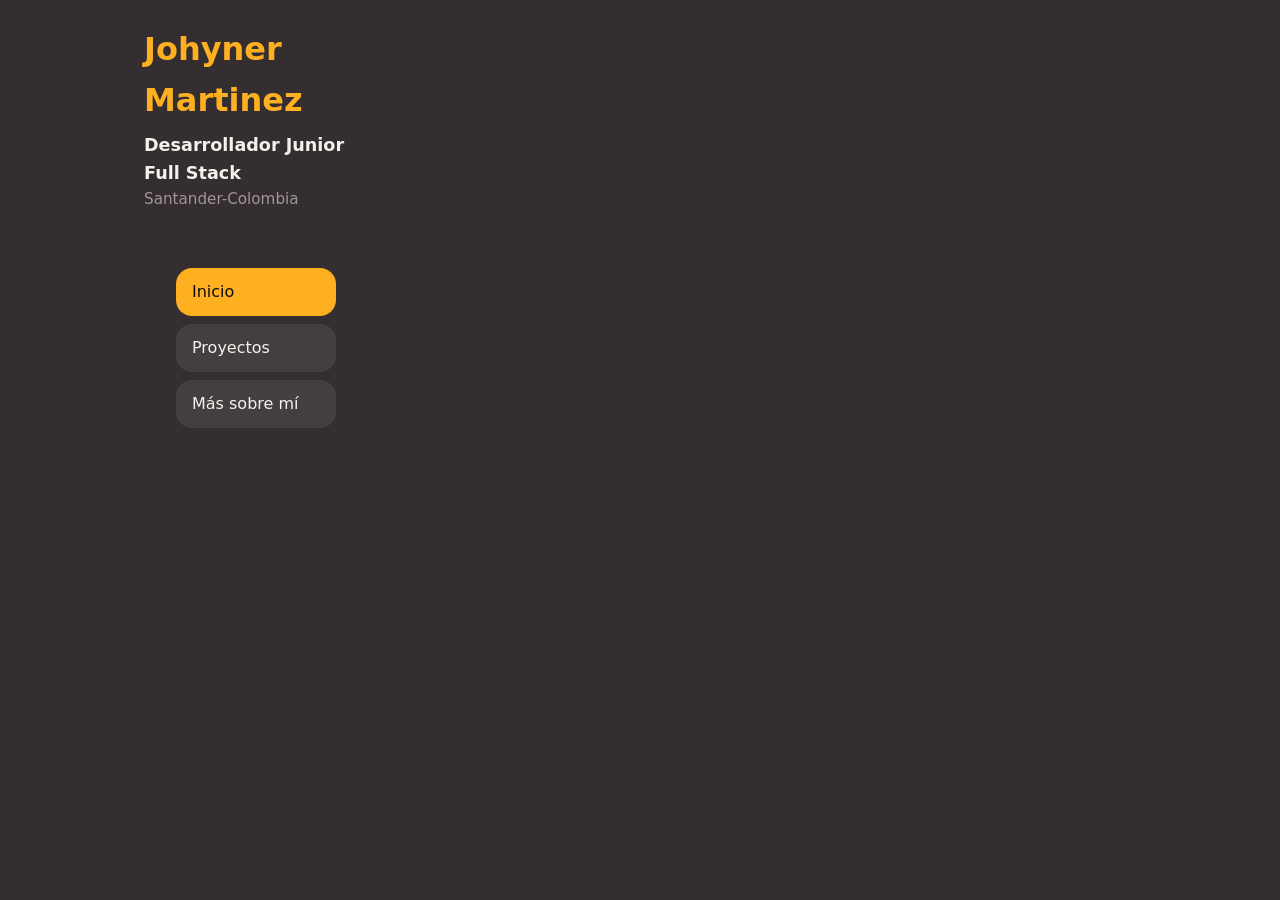
==== personalidad.html @ d385b1ff "feat: :sparkles: Nueva pagina Se agrego la nueva pagina donde se muestran mis proyectos hasta el mom" ====
<!DOCTYPE html>
<html lang="es">
<head>
    <meta charset="UTF-8">
    <meta name="viewport" content="width=device-width, initial-scale=1.0">
    <link rel="stylesheet" href="style.css">
    <title> Mi Hoja de vida Web </title>
</head>
<body>
    <!-- El menu que va en todas las paginas -->
     <div class="portafolio">
        <header class="encabezado"> 
            <h1 class="encabezado__titulo">Johyner Martinez </h1>
            <p class="encabezado__certificado"> Desarrollador Junior Full Stack </p>
            <p class="encabezado__pais">Santander-Colombia</p>
        </header>
        <nav class="menu" aria-label="Menu principal">
            <ul class="menu__lista">
                <li><a class="menu__enlace menu__enlace--activo" href="index.html">Inicio</a></li>
                <li><a class="menu__enlace" href="proyectos.html"> Proyectos </a> </li>
                <li><a class="menu__enlace" href="personalidad.html">Más sobre mí</a> </li>
            </ul>
        </nav>
        <main>
            
        </main>
</body>
</html>
---- style.css ----
:root{
    --bg-color: #352e31;            /* Fondo oscuro cálido */
    --tarjeta-bg: #151815;             /* Fondo de tarjetas */
    --borde-tarjeta: #2a2428;         /* Borde sutil */
    --accent-gold: #ffb020;
    --orito: #e9b048;         /* Ámbar / Oro cálido */
    --text-primary: #f5f0eb;        /* Color del texto principal */
    --text-secondary: #a0959d;      /* Color del texto secundario */
    --font-main: system-ui, -apple-system, sans-serif;
}
/* R2 Pagina diseñada con la idea de MobileFirst*/
body{
    background-color: var(--bg-color);
    color: var(--text-primary);
    font-family: var(--font-main);
    line-height: 1.6;
    padding: 1rem;
    margin: 0;
}
img {
    max-width: 100%;
    height: auto;
}
.portafolio {
    max-width: 62rem;
    margin: 0 auto;
    display: grid;
    gap: 1.5rem;
    grid-template-columns: 1fr;
    grid-template-areas:
        "cabecera"
        "menu"
        "principal"
        "pie";
}
.cabecera  { grid-area: encabezado; }
.menu      { grid-area: menu; }
.principal { grid-area: principal; }
.pie       { grid-area: pie; }

.principal {
    display: flex;
    flex-direction: column;
    gap: 1.5rem;
}
/* Todos los detalles del encabezado */
.encabezado__titulo {
    font-size: 2rem;
    margin: 0;
    color: var(--accent-gold);
}
.encabezado__certificado {
    font-size: 1.1rem;
    font-weight: bold;
    margin: 0.3rem 0 0;
}
.encabezado__pais {
    color: var(--text-secondary);
    font-size: 0.95rem;
    margin: 0;
}

/* Estilizacion del R8  (el menu)*/

.menu__lista {
    list-style: none;
    margin: 0;
    padding: 0;
    display: flex;
    flex-direction: column;
    gap: 0.5rem;
}

.menu__enlace {
    display: block;
    padding: 0.7rem 1rem;
    border-radius: 1rem;
    color: var(--text-primary);
    text-decoration: none;
    background-color: rgba(255, 255, 255, 0.08);
    transition: background-color 0.2s ease, color 0.2s ease;
}

.menu__enlace:hover,
.menu__enlace:focus-visible,
.menu__enlace--activo {
    background-color: var(--accent-gold);
    color: #0f0d0e;
    outline: none;
}

/* Estilizacion de mi Perfil */

.seccion__titulo {
    color: var(--accent-gold);
    font-size: 1.5rem;
    margin: 0 0 1.2rem;
    padding-bottom: 1rem;
    border-bottom: 2px solid var(--borde-tarjeta);
}

.perfil__descripcion {
    background-color: rgba(255, 255, 255, 0.08);
    padding: 1rem;
    border-radius: 1.2rem;
    border-left: 3px solid var(--accent-gold);
}

.perfil__descripcion p {
    margin: 0;
}

/* La vista de las tarjetas */
.cajita-grid {
    display: grid;
    grid-template-columns: repeat(auto-fit, minmax(min(100%, 15rem), 1fr));
    gap: 1rem;
}
.cajita-grid__tarjeta {
    background-color: rgba(255, 255, 255, 0.08);
    border: 1px solid var(--borde-tarjeta);
    border-radius: 1.2rem;
    padding: 1.2rem;
    transition: transform 0.3s ease, opacity 0.3s ease, border-color 0.3s ease, box-shadow 0.3s ease, filter 0.3s ease;
}
.cajita-grid__titulo {
    color: var(--accent-gold);
    font-size: 1.2rem;
    margin: 0 0 0.6rem;
}
.cajita-grid__descripcion {
    color: var(--text-secondary);
    font-size: 0.9rem;
    line-height: 1.5;
    margin: 0;
}

/* Pie de pagina */
.pie__texto {
    margin: 0.2rem 0;
}
 
.pie__enlace {
    color: var(--accent-gold);
}
 
.pie__enlace:focus-visible {
    outline: 2px solid var(--accent-gold);
    outline-offset: 3px;
}

/* Media Queries R3 2 breakpoints uno para tablets y otro para PCs */

@media (min-width: 600px) {
    body {
        padding: 1.5rem;
    }
 
    .cabecera,
    .menu,
    .principal > section,
    .pie {
        padding: 2rem;
    }
 
    .cabecera__titulo {
        font-size: 2.6rem;
    }
 
    .menu__lista {
        flex-direction: row;
        flex-wrap: wrap;
    }
 
    .pie {
        display: flex;
        justify-content: space-between;
        gap: 1rem;
    }
}

@media (min-width: 1024px) {
    .portafolio {
        grid-template-columns: 14rem 1fr;
        grid-template-areas:
            "cabecera cabecera"
            "menu     principal"
            "pie      pie";
        align-items: start;
    }
 
    .menu {
        position: sticky;
        top: 1.5rem;
    }
 
    .menu__lista {
        flex-direction: column;
    }
}
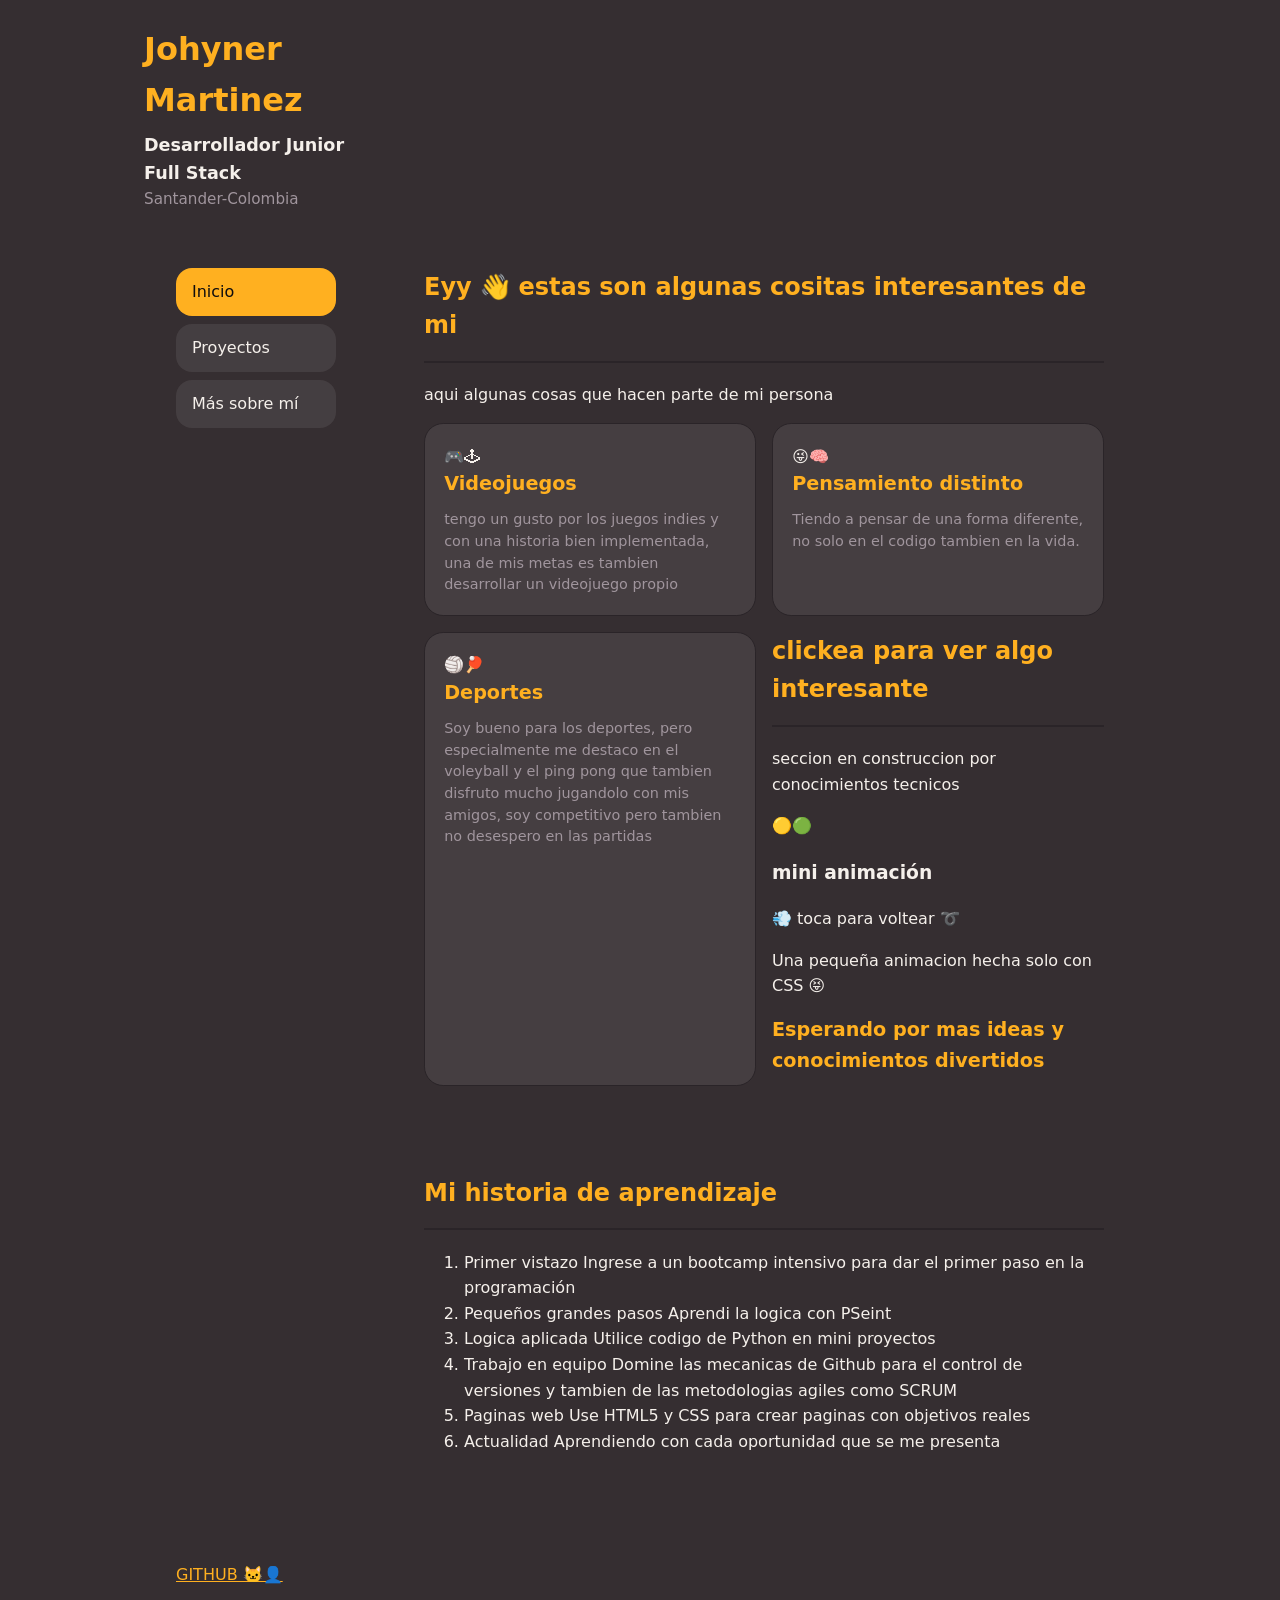
==== commit 1b772e7a: "feat: :rocket: Se agrego la estructura HTML de la pagina de personalidad Se puso la estructura de la" ====
--- a/personalidad.html
+++ b/personalidad.html
@@ -21,8 +21,82 @@
                 <li><a class="menu__enlace" href="personalidad.html">Más sobre mí</a> </li>
             </ul>
         </nav>
-        <main>
-            
+        <main class="principal">
+    <!-- Seccion de datos -->
+            <section class="sobre-mi" id="sobre-mi">
+                <h2 class="seccion__titulo"> Eyy <span class="saludo__emoji">👋 </span> estas son algunas cositas interesantes de mi </h2>
+                <p class="texto"> aqui algunas cosas que hacen parte de mi persona </p>
+                <div class="cajita-grid">
+                    <article class="cajita-grid__tarjeta">
+                        <span class="cajita-grid__icono">🎮🕹</span>
+                        <h3 class="cajita-grid__titulo"> Videojuegos</h3>
+                        <p class="cajita-grid__descripcion"> tengo un gusto por los juegos indies y con una historia bien implementada, una de mis metas es tambien desarrollar un videojuego propio </p>
+                    </article>
+                    <article class="cajita-grid__tarjeta">
+                        <span class="cajita-grid__icono">😜🧠</span>
+                        <h3 class="cajita-grid__titulo"> Pensamiento distinto</h3>
+                        <p class="cajita-grid__descripcion"> Tiendo a pensar de una forma diferente, no solo en el codigo tambien en la vida. </p>
+                    </article>
+                    <article class="cajita-grid__tarjeta">
+                        <span class="cajita-grid__icono">🏐🏓</span>
+                        <h3 class="cajita-grid__titulo"> Deportes</h3>
+                        <p class="cajita-grid__descripcion"> Soy bueno para los deportes, pero especialmente me destaco en el voleyball y el ping pong que tambien disfruto mucho jugandolo con mis amigos, soy competitivo pero tambien no desespero en las partidas </p>
+                    </article>
+    <!-- Seccion de algunas funciones divertidas hechas con el css y el js proximamente -->
+                    <section class="curiosidades" id="curiosidades">
+                        <h2 class="seccion__titulo">clickea para ver algo interesante</h2>
+                        <p class="texto"> seccion en construccion por conocimientos tecnicos</p>
+                        <div class="cajita-grid">
+                            <div class="dato" tabindex="0">
+                                <div class="dato__interior">
+                                    <div class="dato__cara">
+                                        <span class="dato__icono"> 🟡🟢 </span>
+                                        <h3 class="dato__titulo"> mini animación </h3>
+                                        <p class="dato__pista"> 💨 toca para voltear ➰ </p>
+                                    </div>
+                                    <p class="dato__texto"> Una pequeña animacion hecha solo con CSS 😝 </p>
+                                </div>
+                            </div>
+                        </div>
+                        <div class="cajita-grid">
+                            <h2 class="cajita-grid__titulo"> Esperando por mas ideas y conocimientos divertidos</h2>                             
+                        </div>
+                    </section>
+                </div>
+            </section>
+    <!-- linea del tiempo de mi progreso personal en la programacion -->
+            <section class="ruta" id="ruta">
+                <h2 class="seccion__titulo"> Mi historia de aprendizaje </h2>
+                <ol class="linea-tiempo">
+                    <li class="linea-tiempo__item">
+                        <span class="linea-tiempo__paso"> Primer vistazo </span>
+                        Ingrese a un bootcamp intensivo para dar el primer paso en la programación
+                    </li>
+                    <li class="linea-tiempo__item">
+                        <span class="linea-tiempo__paso"> Pequeños grandes pasos</span>
+                        Aprendi la logica con PSeint 
+                    </li>
+                    <li class="linea-tiempo__item">
+                        <span class="linea-tiempo__paso"> Logica aplicada</span>
+                        Utilice codigo de Python en mini proyectos 
+                    </li>
+                    <li class="linea-tiempo__item">
+                        <span class="linea-tiempo__paso"> Trabajo en equipo</span>
+                        Domine las mecanicas de Github para el control de versiones y tambien de las metodologias agiles como SCRUM
+                    </li>
+                    <li class="linea-tiempo__item">
+                        <span class="linea-tiempo__paso"> Paginas web </span>
+                        Use HTML5 y CSS para crear paginas con objetivos reales
+                    </li>
+                    <li class="linea-tiempo__item">
+                        <span class="linea-tiempo__paso"> Actualidad </span>
+                        Aprendiendo con cada oportunidad que se me presenta
+                    </li>
+                </ol>
+            </section>
         </main>
+        <footer class="pie"> 
+            <p class="pie__texto"><a class="pie__enlace" href="https://github.com/johynerM" target="_blank"> GITHUB 🐱‍👤</a></p>
+        </footer>
 </body>
 </html>
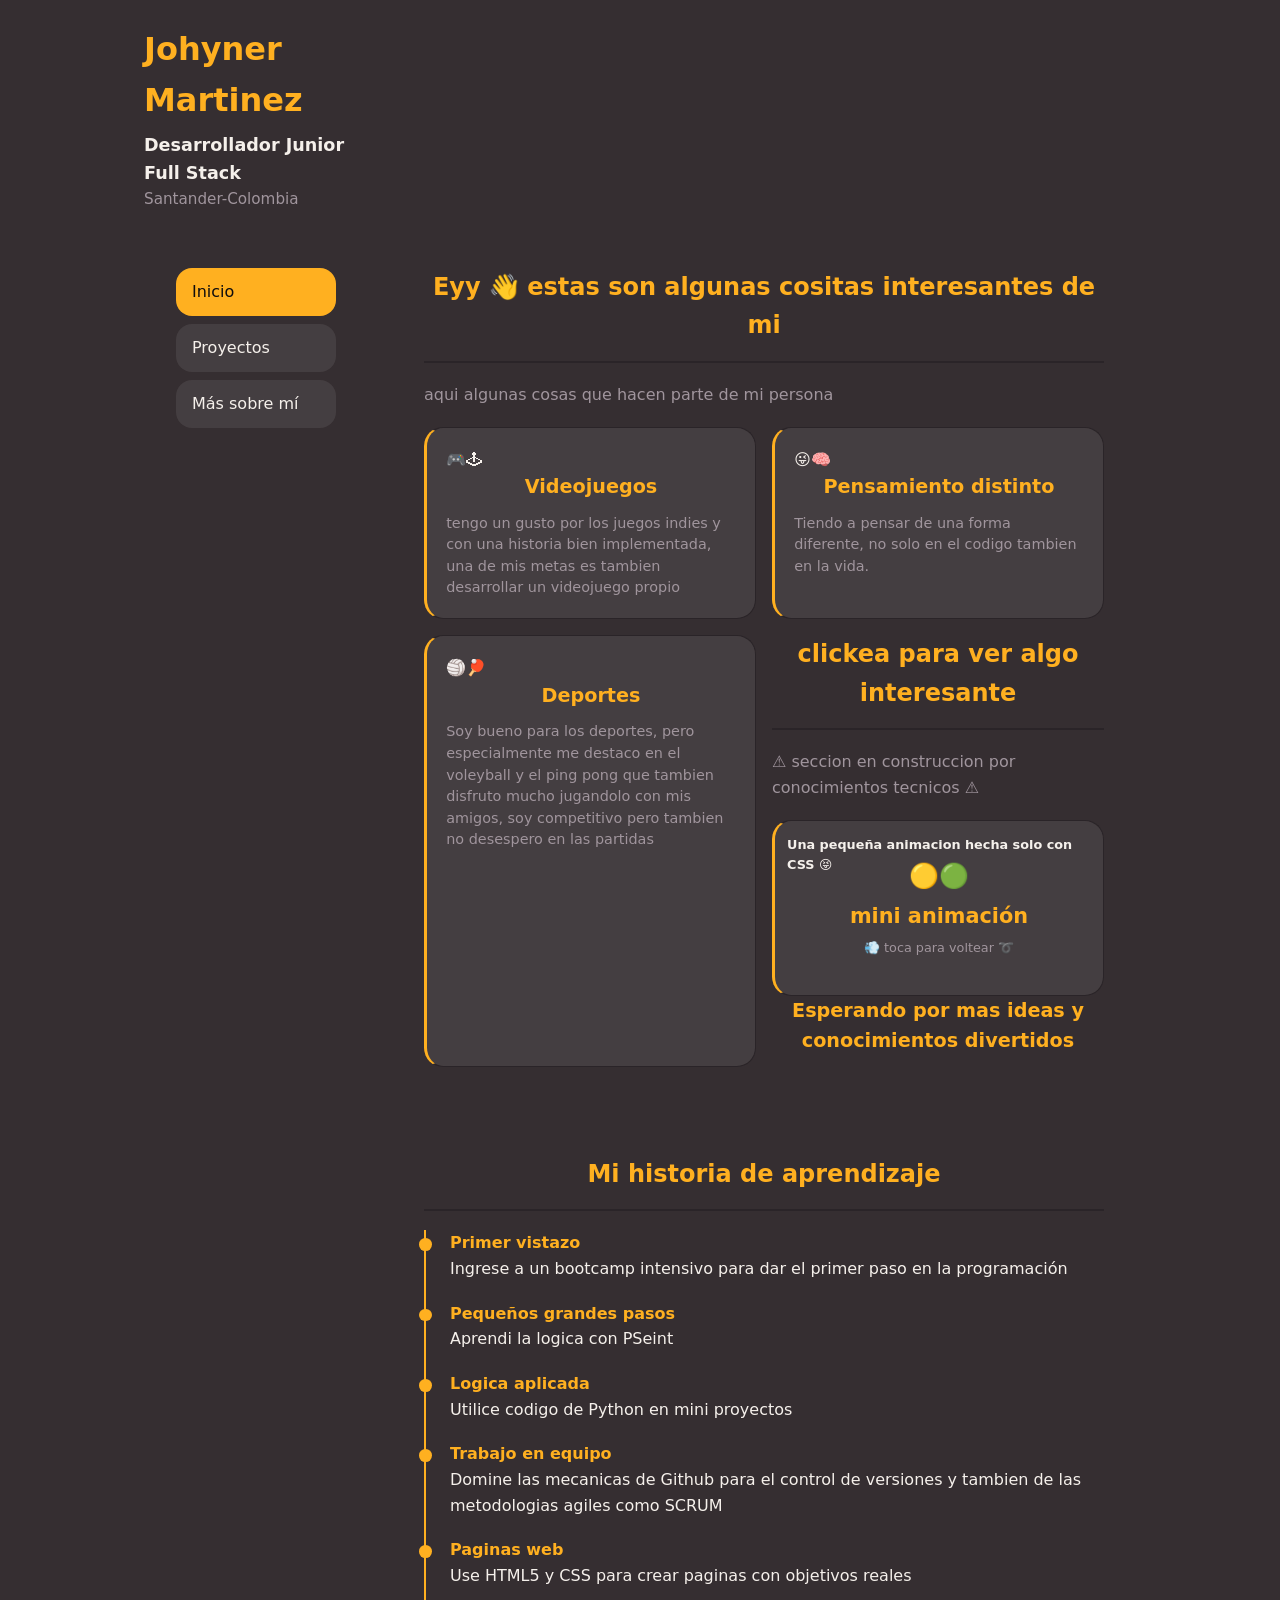
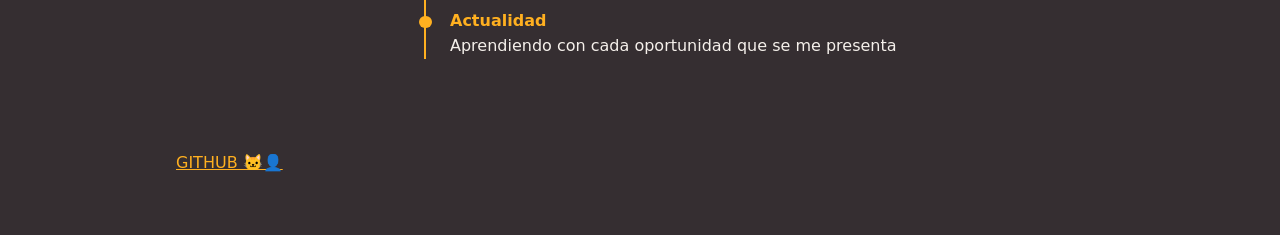
==== commit 120b9e38: "feat: :rocket: Adicionales index Se agrego una seccion de contactame en el index" ====
--- a/personalidad.html
+++ b/personalidad.html
@@ -45,7 +45,7 @@
     <!-- Seccion de algunas funciones divertidas hechas con el css y el js proximamente -->
                     <section class="curiosidades" id="curiosidades">
                         <h2 class="seccion__titulo">clickea para ver algo interesante</h2>
-                        <p class="texto"> seccion en construccion por conocimientos tecnicos</p>
+                        <p class="texto"> ⚠ seccion en construccion por conocimientos tecnicos ⚠</p>
                         <div class="cajita-grid">
                             <div class="dato" tabindex="0">
                                 <div class="dato__interior">
--- a/style.css
+++ b/style.css
@@ -17,10 +17,13 @@
     padding: 1rem;
     margin: 0;
 }
+
+/* R7 la imagen no se desbordara con esto */
 img {
     max-width: 100%;
     height: auto;
 }
+/* R4 y R6 uso de grid templates con unidades relativas*/
 .portafolio {
     max-width: 62rem;
     margin: 0 auto;
@@ -97,6 +100,7 @@
     margin: 0 0 1.2rem;
     padding-bottom: 1rem;
     border-bottom: 2px solid var(--borde-tarjeta);
+    text-align: center;
 }
 
 .perfil__descripcion {
@@ -110,7 +114,7 @@
     margin: 0;
 }
 
-/* La vista de las tarjetas */
+/* R5 La vista de las tarjetas automatica*/
 .cajita-grid {
     display: grid;
     grid-template-columns: repeat(auto-fit, minmax(min(100%, 15rem), 1fr));
@@ -121,12 +125,14 @@
     border: 1px solid var(--borde-tarjeta);
     border-radius: 1.2rem;
     padding: 1.2rem;
+    border-left: 3px solid var(--accent-gold);
     transition: transform 0.3s ease, opacity 0.3s ease, border-color 0.3s ease, box-shadow 0.3s ease, filter 0.3s ease;
 }
 .cajita-grid__titulo {
     color: var(--accent-gold);
     font-size: 1.2rem;
     margin: 0 0 0.6rem;
+    text-align: center;
 }
 .cajita-grid__descripcion {
     color: var(--text-secondary);
@@ -135,6 +141,10 @@
     margin: 0;
 }
 
+/* Estilizacion de contactame en el index */
+
+
+
 /* Pie de pagina */
 .pie__texto {
     margin: 0.2rem 0;
@@ -149,6 +159,190 @@
     outline-offset: 3px;
 }
 
+/* introduccion de las secciones */
+
+.texto {
+    color: var(--text-secondary);
+    margin: 0 0 1.2rem;
+}
+
+/* Emojis, etiquetas, enlaces de las tarjetitas */
+
+.cajita-grid__emoji {
+    display: block;
+    font-size: 2rem;
+    margin-bottom: 0.3rem;
+}
+ 
+.etiquetas {
+    list-style: none;
+    display: flex;
+    flex-wrap: wrap;
+    gap: 0.5rem;
+    margin: 0.8rem 0 0;
+    padding: 0;
+}
+ 
+.etiqueta {
+    font-size: 0.8rem;
+    padding: 0.2rem 0.7rem;
+    border-radius: 1rem;
+    border: 1px solid var(--accent-gold);
+    background-color: rgba(255, 176, 32, 0.12);
+    color: var(--accent-gold);
+}
+ 
+.cajita-grid__enlaces {
+    margin: 1rem 0 0;
+}
+ 
+.enlace {
+    color: var(--accent-gold);
+    font-weight: bold;
+}
+ 
+.enlace:focus-visible {
+    outline: 2px solid var(--accent-gold);
+    outline-offset: 3px;
+}
+
+/* animacion del saludo en la pagina personalidad*/
+
+.saludo__emoji {
+    display: inline-block;
+    transform-origin: 70% 70%;
+    animation: saludar 2.5s ease-in-out infinite;
+}
+
+@keyframes saludar {
+    0%, 60%, 100% { transform: rotate(0deg); }
+    10%, 30%      { transform: rotate(14deg); }
+    20%           { transform: rotate(-8deg); }
+    40%           { transform: rotate(-4deg); }
+    50%           { transform: rotate(10deg); }
+}
+
+/* Aparicion progresiva de las secciones */
+.principal > section {
+    animation: aparecer 0.6s ease both;
+}
+ 
+@keyframes aparecer {
+    from { opacity: 0; transform: translateY(1rem); }
+    to   { opacity: 1; transform: translateY(0); }
+}
+ 
+/* tarjetas curiosas */
+
+.dato {
+    perspective: 1000px;
+    height: 11rem;
+    cursor: pointer;
+    border-radius: 1.2rem;
+}
+ 
+.dato:focus-visible {
+    outline: 2px solid var(--accent-gold);
+    outline-offset: 4px;
+}
+ 
+.dato__interior {
+    position: relative;
+    width: 100%;
+    height: 100%;
+    transition: transform 0.6s ease;
+    transform-style: preserve-3d;
+}
+ 
+.dato:hover .dato__interior,
+.dato:focus .dato__interior {
+    transform: rotateY(180deg);
+}
+ 
+.dato__cara,
+.dato__reverso {
+    position: absolute;
+    inset: 0;
+    display: flex;
+    flex-direction: column;
+    justify-content: center;
+    align-items: center;
+    text-align: center;
+    padding: 1rem;
+    border-radius: 1.2rem;
+    border: 1px solid var(--borde-tarjeta);
+    -webkit-backface-visibility: hidden;
+    backface-visibility: hidden;
+    border-left: 3px solid var(--accent-gold);
+}
+ 
+.dato__cara {
+    background-color: rgba(255, 255, 255, 0.08);
+}
+ 
+.dato__reverso {
+    background-color: var(--accent-gold);
+    color: #0f0d0e;
+    transform: rotateY(180deg);
+}
+ 
+.dato__icono {
+    justify-content: right;
+    font-size: 1.5rem;
+}
+ 
+.dato__titulo {
+    margin: 0.3rem 0 0;
+    color: var(--accent-gold);
+    font-size: 1.3rem;
+}
+ 
+.dato__pista {
+    margin: 0.3rem 0 0;
+    color: var(--text-secondary);
+    font-size: 0.8rem;
+}
+ 
+.dato__texto {
+    margin: 0px;
+    padding: 15px;
+    font-size: 0.8rem;
+    font-weight: bold;
+}
+
+/* Linea de tiempo */
+
+.linea-tiempo {
+    list-style: none;
+    margin: 0;
+    padding: 0 0 0 1.5rem;
+    border-left: 2px solid var(--accent-gold);
+    display: flex;
+    flex-direction: column;
+    gap: 1.2rem;
+}
+ 
+.linea-tiempo__item {
+    position: relative;
+}
+ 
+.linea-tiempo__item::before {
+    content: "";
+    position: absolute;
+    left: -1.95rem;
+    top: 0.5rem;
+    width: 0.8rem;
+    height: 0.8rem;
+    border-radius: 50%;
+    background-color: var(--accent-gold);
+}
+ 
+.linea-tiempo__paso {
+    display: block;
+    color: var(--accent-gold);
+    font-weight: bold;
+}
+ 
 /* Media Queries R3 2 breakpoints uno para tablets y otro para PCs */
 
 @media (min-width: 600px) {
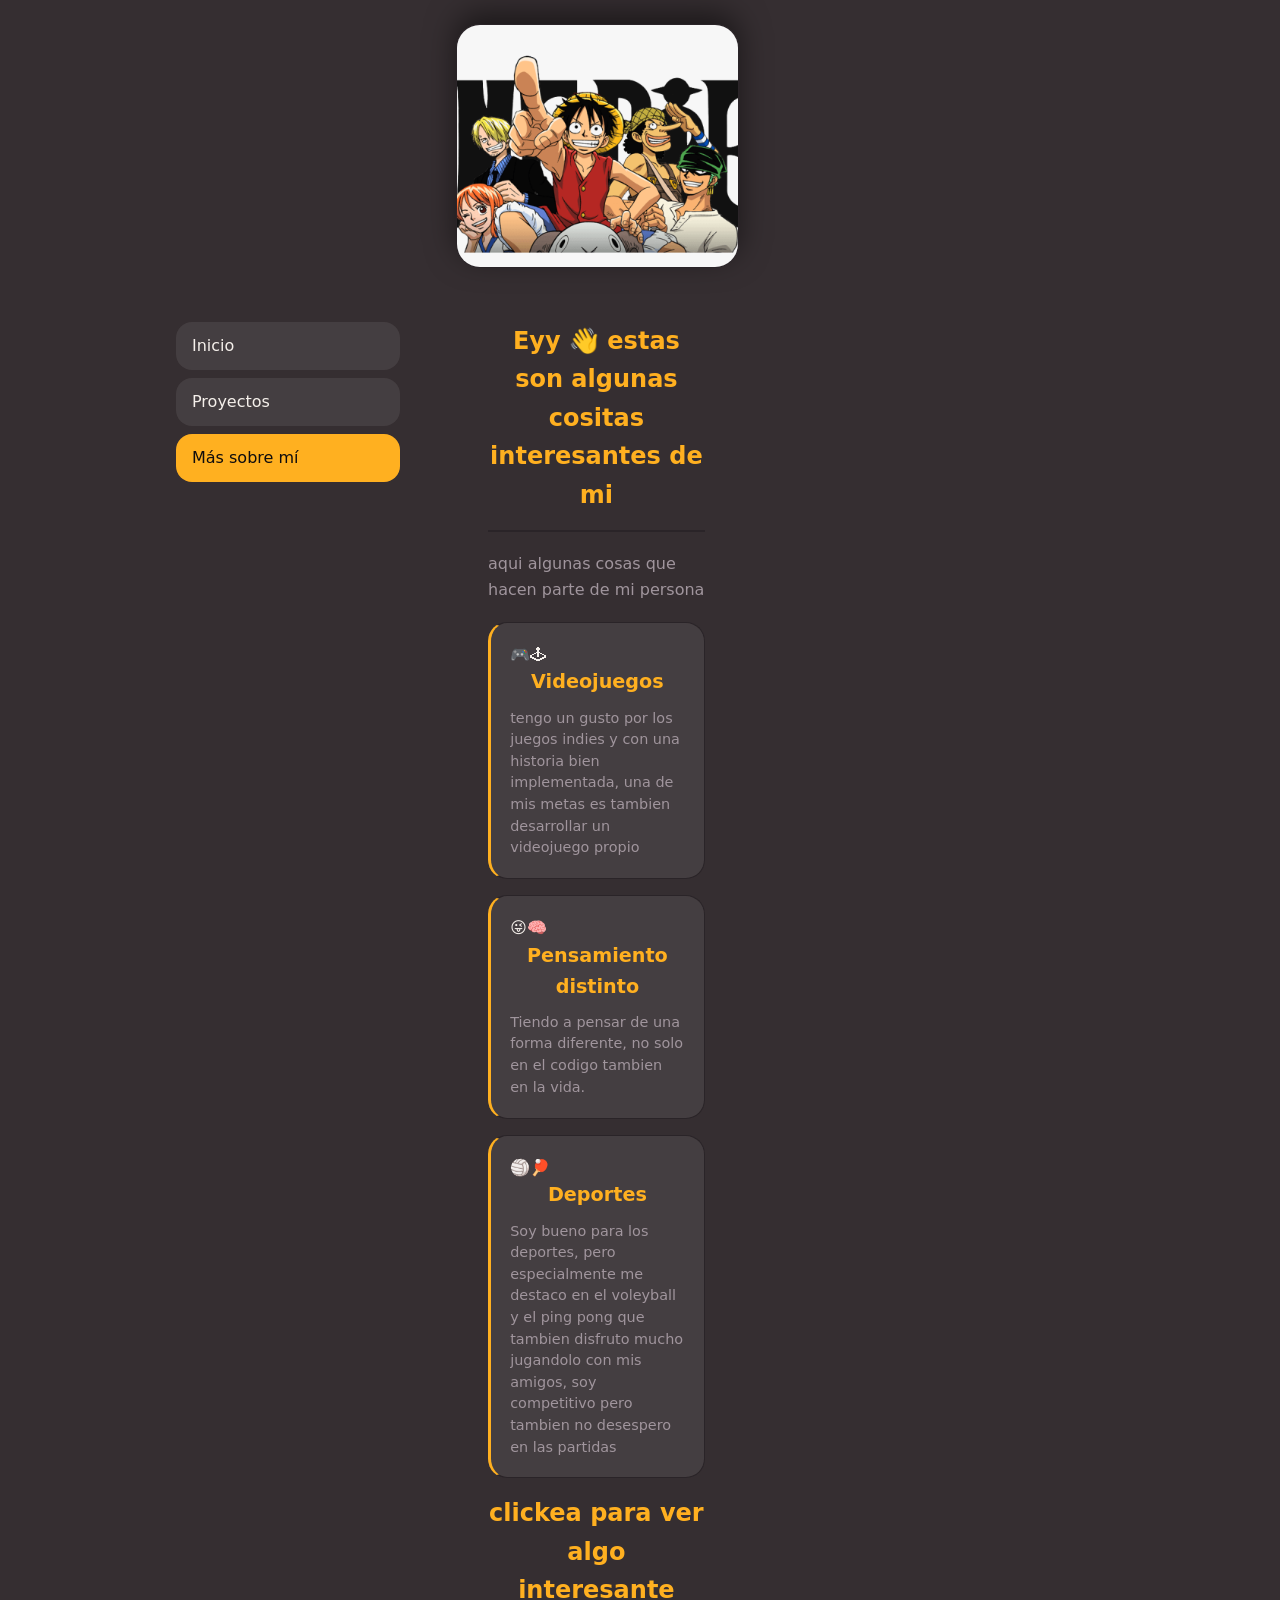
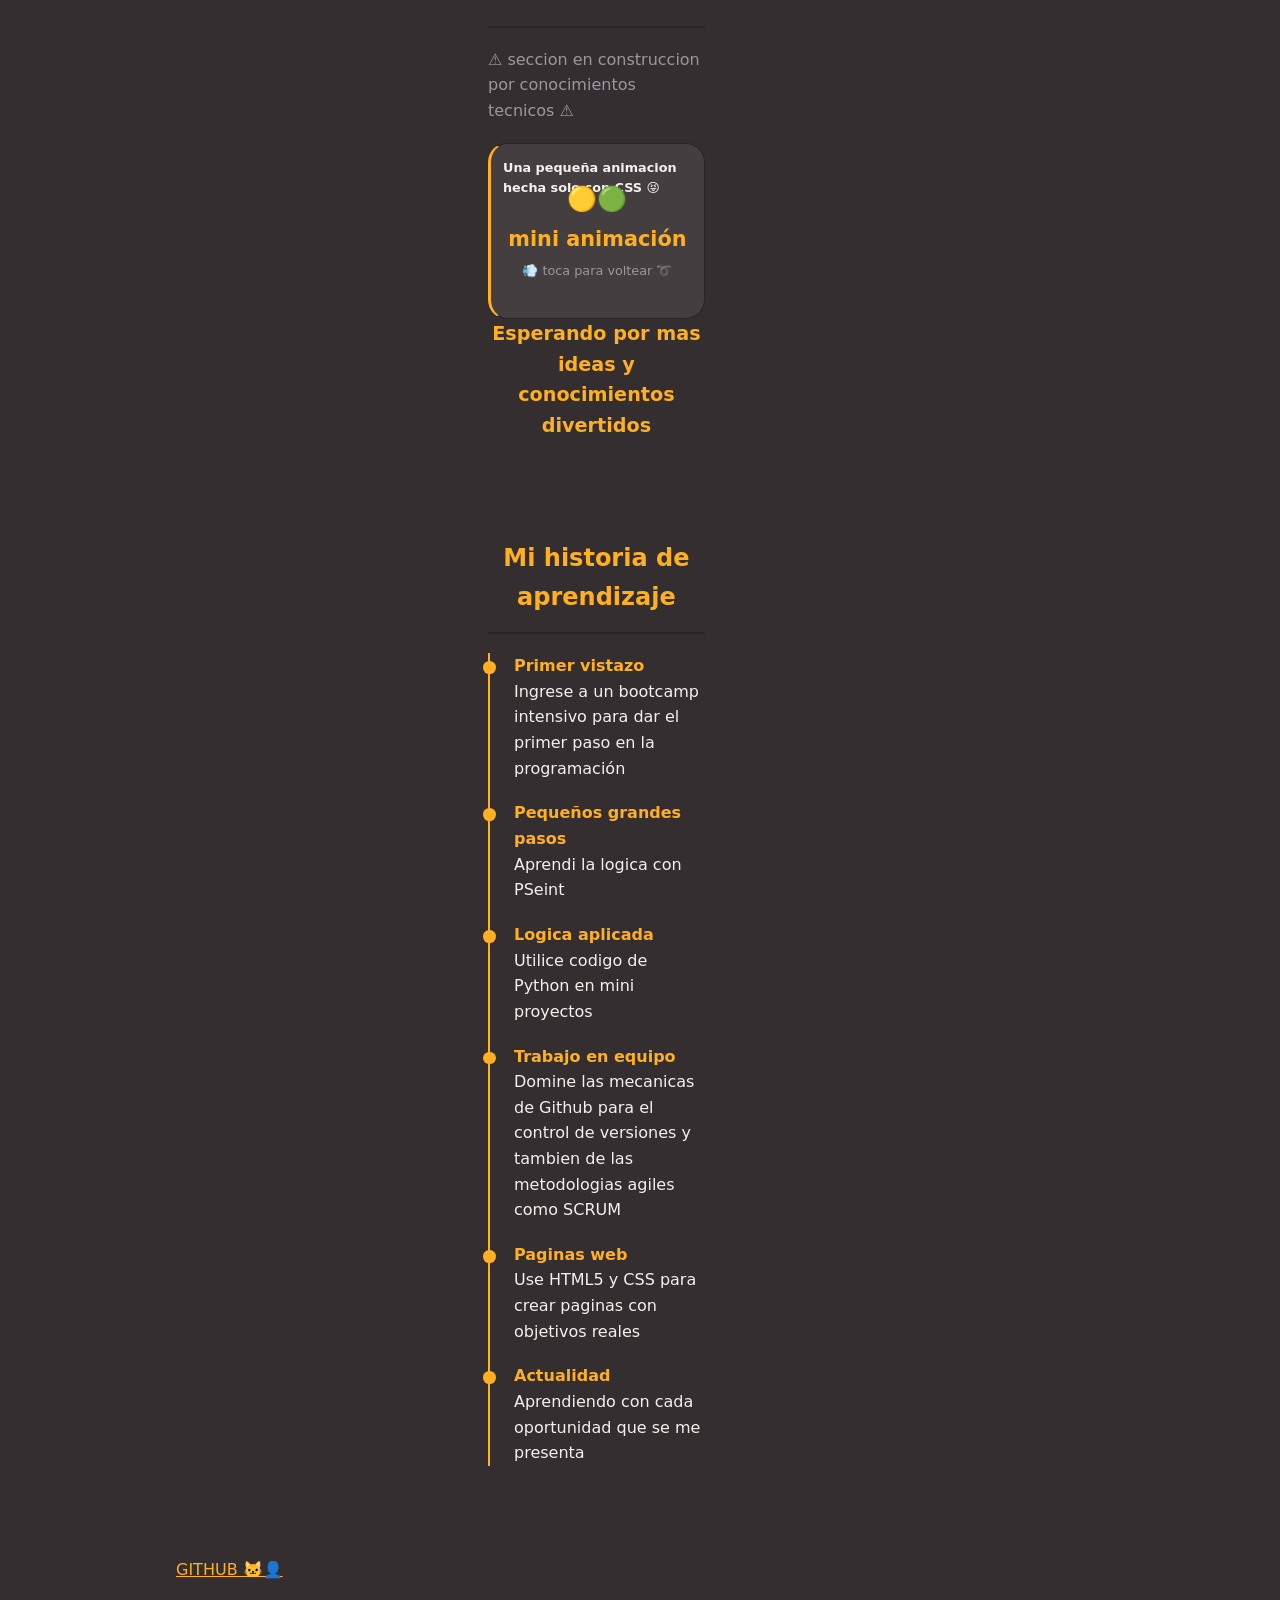
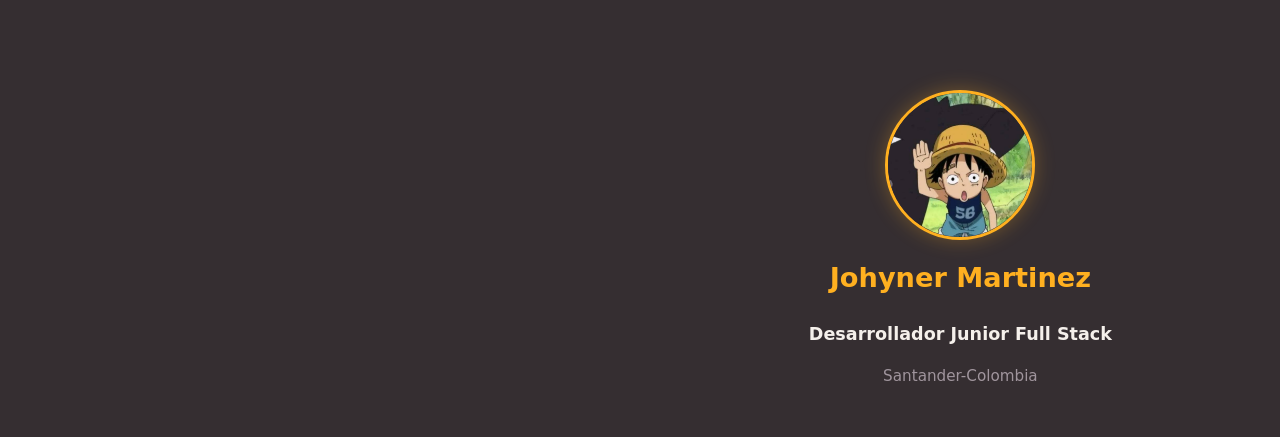
==== commit 420ecf12: "feat: :bug: correcion Hay algunos bugs con respecto a la visual correcta de la paginael orden y la p" ====
--- a/personalidad.html
+++ b/personalidad.html
@@ -10,18 +10,21 @@
     <!-- El menu que va en todas las paginas -->
      <div class="portafolio">
         <header class="encabezado"> 
+            <img class="encabezado__foto" src="img/foto_perfil.jfif" alt="imagen de perfil" width="200" height="200">
             <h1 class="encabezado__titulo">Johyner Martinez </h1>
             <p class="encabezado__certificado"> Desarrollador Junior Full Stack </p>
             <p class="encabezado__pais">Santander-Colombia</p>
         </header>
+        <img class="banner" src="img/banner_personal.png" alt="banner principal" width="1200" height="200">
         <nav class="menu" aria-label="Menu principal">
             <ul class="menu__lista">
-                <li><a class="menu__enlace menu__enlace--activo" href="index.html">Inicio</a></li>
+                <li><a class="menu__enlace" href="index.html">Inicio</a></li>
                 <li><a class="menu__enlace" href="proyectos.html"> Proyectos </a> </li>
-                <li><a class="menu__enlace" href="personalidad.html">Más sobre mí</a> </li>
+                <li><a class="menu__enlace menu__enlace--activo" href="personalidad.html">Más sobre mí</a> </li>
             </ul>
         </nav>
         <main class="principal">
+            
     <!-- Seccion de datos -->
             <section class="sobre-mi" id="sobre-mi">
                 <h2 class="seccion__titulo"> Eyy <span class="saludo__emoji">👋 </span> estas son algunas cositas interesantes de mi </h2>
--- a/style.css
+++ b/style.css
@@ -23,6 +23,30 @@
     max-width: 100%;
     height: auto;
 }
+.encabezado{
+    display: flex;
+    flex-direction: column;
+    align-items: center;
+    gap: 1rem;
+    text-align: center;
+}
+.encabezado__foto{
+    width: 8rem;
+    height: 8rem;
+    border-radius: 50%;
+    object-fit: cover;
+    border: 3px solid var(--accent-gold);
+    box-shadow: 0 0 20px rgba(255, 176, 32, 0.3);
+}
+.banner{
+    display: block;
+    width: 100%;
+    height: 10rem;
+    object-fit: cover;
+    border-radius: 1.5rem;
+    border: 1px solid var(--borde-tarjeta);
+    box-shadow: 0 -10px 30px rgba(0,0,0,0.5);
+}
 /* R4 y R6 uso de grid templates con unidades relativas*/
 .portafolio {
     max-width: 62rem;
@@ -31,12 +55,14 @@
     gap: 1.5rem;
     grid-template-columns: 1fr;
     grid-template-areas:
-        "cabecera"
+        "encabezado"
+        "banner"
         "menu"
         "principal"
         "pie";
 }
-.cabecera  { grid-area: encabezado; }
+.encabezado { grid-area: encabezado; }
+.banner    {grid-area: banner;}
 .menu      { grid-area: menu; }
 .principal { grid-area: principal; }
 .pie       { grid-area: pie; }
@@ -143,7 +169,89 @@
 
 /* Estilizacion de contactame en el index */
 
-
+.contactame_descripcion{
+    color: var(--text-secondary);
+    margin: 0 0 1.5rem;
+    text-align: center;
+}
+
+.contactame__redes{
+    margin-bottom: 2rem;
+}
+.contactame__icono{
+    text-align: center;
+    font-size: 2.5rem;
+}
+.contactame__accion{
+    text-align: center;
+}
+.contactame__subtitulo{
+    margin: 0 0 1.2rem;
+    padding-top: 1.5rem;
+    border-top: 2px solid var(--borde-tarjeta);
+    color: var(--accent-gold);
+    font-size: 1.2rem;
+    text-align: center;
+}
+/* Formulario de envio de mensaje */
+.contactame__formulario{
+    display: flex;
+    flex-direction: column;
+    gap: 1.2rem;
+}
+.contactame__campo{
+    display: flex;
+    flex-direction: column;
+    gap: 0.4rem;
+}
+.contactame__etiqueta {
+    font-size: 0.9rem;
+    font-weight: bold;
+    color: var(--text-primary);
+}
+.contactame__input,
+.contactame__textarea {
+    width: 100%;
+    box-sizing: border-box;
+    background-color: rgba(255, 255, 255, 0.05);
+    border: 1px solid var(--borde-tarjeta);
+    border-left: 3px solid var(--accent-gold);
+    border-radius: 1rem;
+    padding: 0.9rem 1rem;
+    color: var(--text-primary);
+    font-family: inherit;
+    font-size: 0.95rem;
+    transition: border-color 0.3s ease, box-shadow 0.3s ease;
+}
+.contactame__textarea {
+    resize: vertical;
+    min-height: 8rem;
+}
+.contactame__input:focus,
+.contactame__textarea:focus {
+    outline: none;
+    border-color: var(--accent-gold);
+    box-shadow: 0 0 10px rgba(255, 176, 32, 0.25);
+}
+.contactame__boton {
+    width: 100%;
+    background-color: var(--accent-gold);
+    color: #0f0d0e;
+    font-family: inherit;
+    font-weight: bold;
+    font-size: 1rem;
+    padding: 0.9rem 1.5rem;
+    border: none;
+    border-radius: 1rem;
+    cursor: pointer;
+    transition: transform 0.2s ease, box-shadow 0.2s ease;
+}
+.contactame__boton:hover,
+.contactame__boton:focus-visible {
+    transform: translateY(-2px);
+    box-shadow: 0 6px 16px rgba(255, 176, 32, 0.3);
+    outline: none;
+}
 
 /* Pie de pagina */
 .pie__texto {
@@ -256,7 +364,7 @@
  
 .dato:hover .dato__interior,
 .dato:focus .dato__interior {
-    transform: rotateY(180deg);
+    transform: rotateY(360deg);
 }
  
 .dato__cara,
@@ -350,14 +458,14 @@
         padding: 1.5rem;
     }
  
-    .cabecera,
+    .encabezado,
     .menu,
     .principal > section,
     .pie {
         padding: 2rem;
     }
  
-    .cabecera__titulo {
+    .encabezado__titulo {
         font-size: 2.6rem;
     }
  
@@ -371,13 +479,33 @@
         justify-content: space-between;
         gap: 1rem;
     }
-}
-
+ 
+    .contactame__boton {
+        width: auto;
+        align-self: flex-start;
+    }
+ 
+    .encabezado {
+        flex-direction: row;
+        gap: 2rem;
+        text-align: left;
+    }
+ 
+    .encabezado__foto {
+        width: 10rem;
+        height: 10rem;
+    }
+ 
+    .banner {
+        height: 12rem;
+    }
+}
+ 
 @media (min-width: 1024px) {
     .portafolio {
-        grid-template-columns: 14rem 1fr;
+        grid-template-columns: 18rem 1fr;
         grid-template-areas:
-            "cabecera cabecera"
+            "cabecera banner"
             "menu     principal"
             "pie      pie";
         align-items: start;
@@ -391,4 +519,32 @@
     .menu__lista {
         flex-direction: column;
     }
+ 
+    /* La fila de arriba: cabecera y banner con la misma altura */
+    .encabezado,
+    .banner {
+        align-self: stretch;
+    }
+ 
+    .encabezado {
+        flex-direction: column;
+        justify-content: center;
+        gap: 1rem;
+        padding: 1.5rem;
+        text-align: center;
+    }
+ 
+    .encabezado__foto {
+        width: 9rem;
+        height: 9rem;
+    }
+ 
+    .encabezado__titulo {
+        font-size: 1.7rem;
+    }
+ 
+    .banner {
+        height: 100%;
+        min-height: 15rem;
+    }
 }
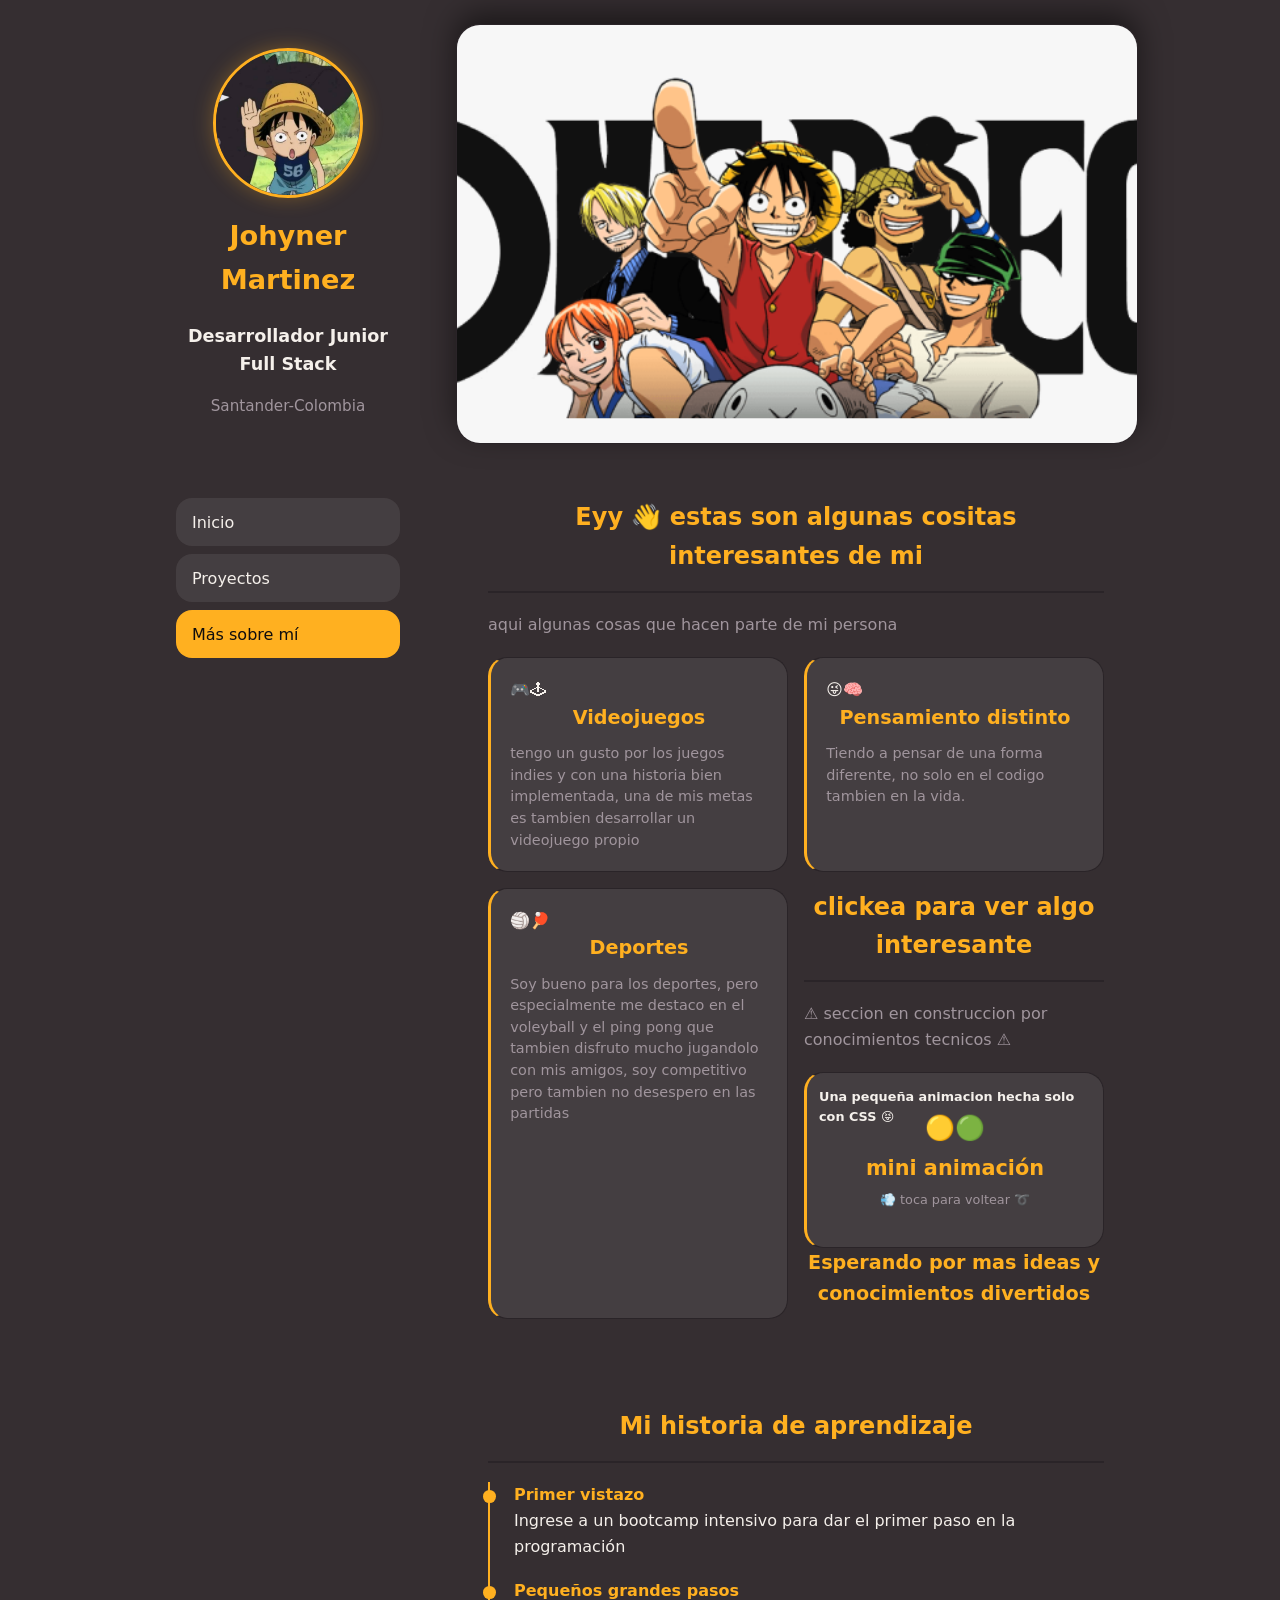
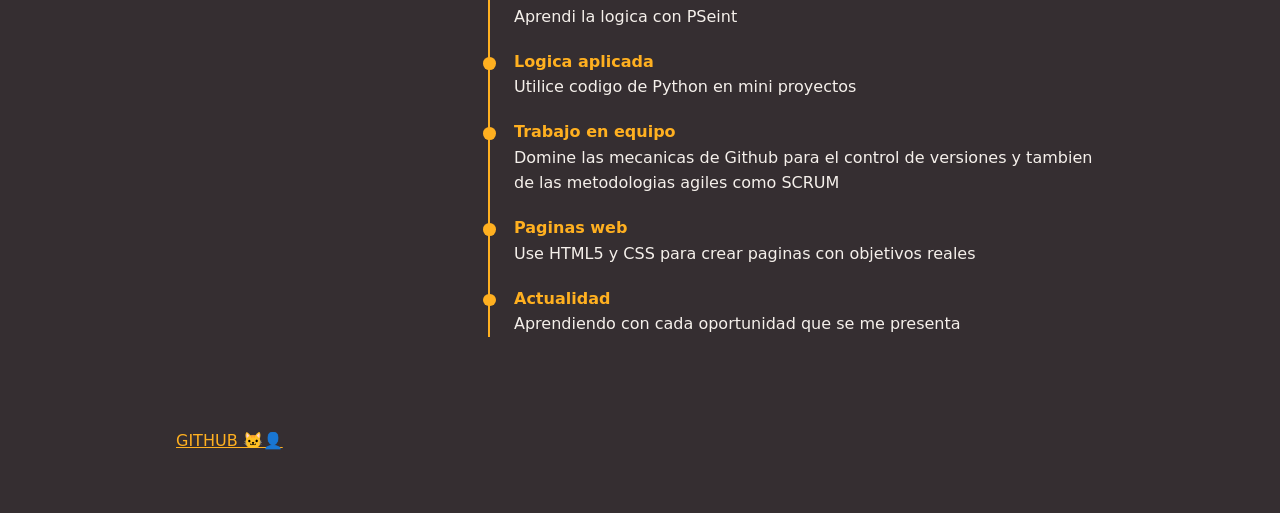
==== commit 9d5bb8ed: "feat: :bug: correcion de eBug se corrigio un error de la estructura en el visual y se revisaron requ" ====
--- a/personalidad.html
+++ b/personalidad.html
@@ -101,5 +101,6 @@
         <footer class="pie"> 
             <p class="pie__texto"><a class="pie__enlace" href="https://github.com/johynerM" target="_blank"> GITHUB 🐱‍👤</a></p>
         </footer>
+    </div>
 </body>
 </html>
--- a/style.css
+++ b/style.css
@@ -169,7 +169,7 @@
 
 /* Estilizacion de contactame en el index */
 
-.contactame_descripcion{
+.contactame__descripcion{
     color: var(--text-secondary);
     margin: 0 0 1.5rem;
     text-align: center;
@@ -296,7 +296,7 @@
     padding: 0.2rem 0.7rem;
     border-radius: 1rem;
     border: 1px solid var(--accent-gold);
-    background-color: rgba(255, 176, 32, 0.12);
+    background-color: rgba(163, 126, 55, 0.12);
     color: var(--accent-gold);
 }
  
@@ -486,7 +486,7 @@
     }
  
     .encabezado {
-        flex-direction: row;
+        flex-direction: column;
         gap: 2rem;
         text-align: left;
     }
@@ -505,7 +505,7 @@
     .portafolio {
         grid-template-columns: 18rem 1fr;
         grid-template-areas:
-            "cabecera banner"
+            "encabezado banner"
             "menu     principal"
             "pie      pie";
         align-items: start;
@@ -520,7 +520,7 @@
         flex-direction: column;
     }
  
-    /* La fila de arriba: cabecera y banner con la misma altura */
+    /* La fila de arriba: encabezado y banner con la misma altura */
     .encabezado,
     .banner {
         align-self: stretch;
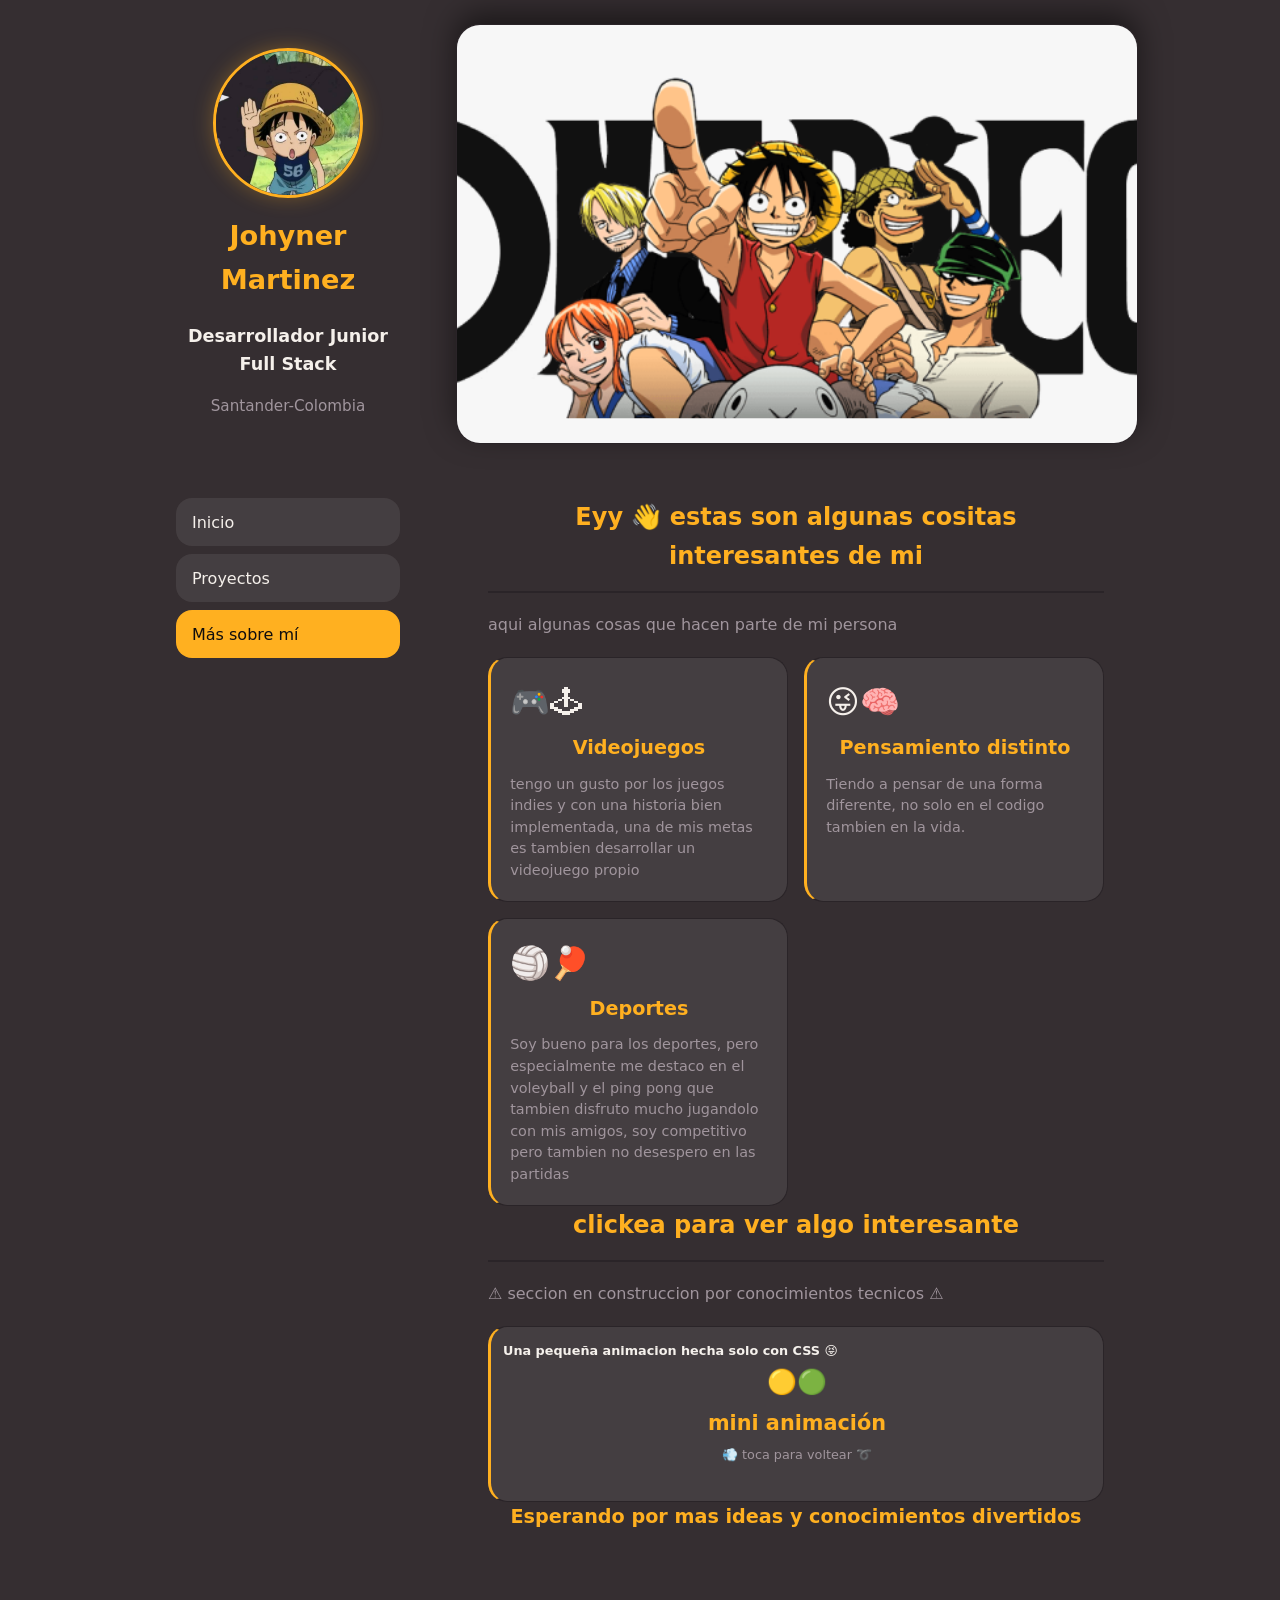
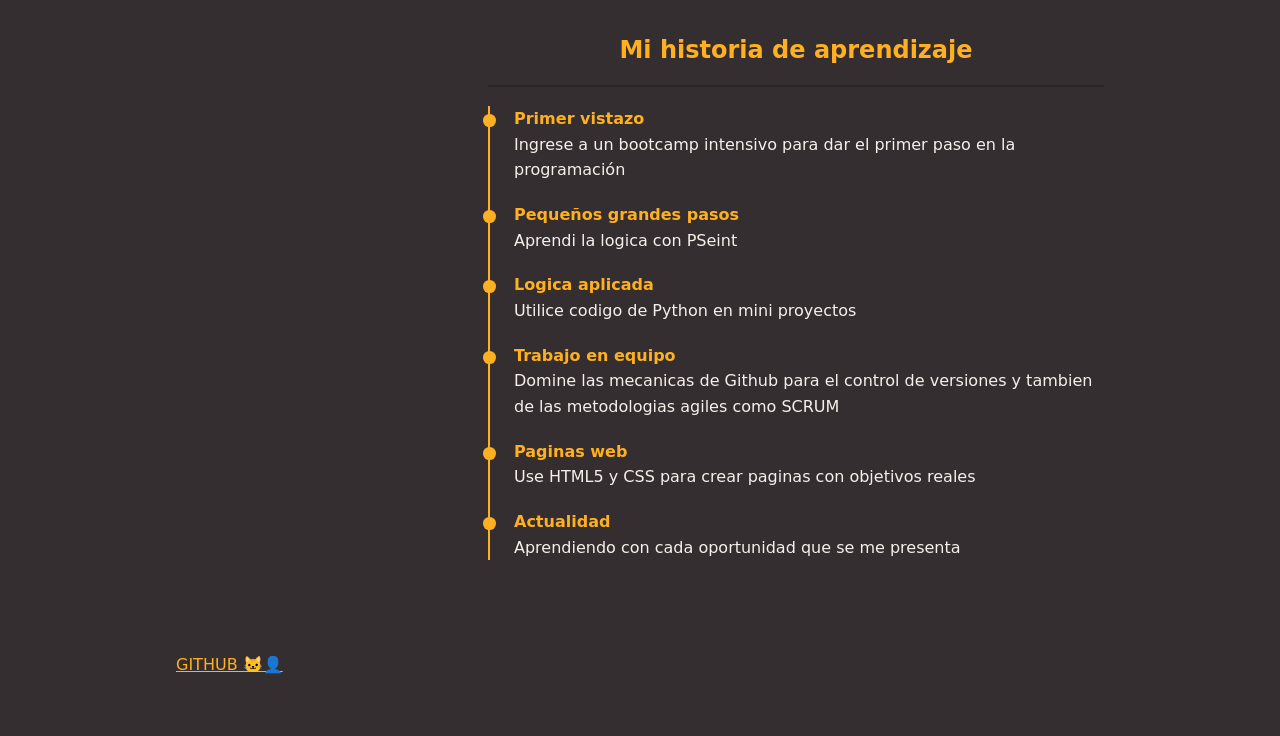
==== commit d3f36310: "feat: :art: detalles finales Se pulieron detalles de los archivos como requisitos, estilos, document" ====
--- a/personalidad.html
+++ b/personalidad.html
@@ -4,7 +4,7 @@
     <meta charset="UTF-8">
     <meta name="viewport" content="width=device-width, initial-scale=1.0">
     <link rel="stylesheet" href="style.css">
-    <title> Mi Hoja de vida Web </title>
+    <title> Funfact Sobre mi </title>
 </head>
 <body>
     <!-- El menu que va en todas las paginas -->
@@ -45,6 +45,7 @@
                         <h3 class="cajita-grid__titulo"> Deportes</h3>
                         <p class="cajita-grid__descripcion"> Soy bueno para los deportes, pero especialmente me destaco en el voleyball y el ping pong que tambien disfruto mucho jugandolo con mis amigos, soy competitivo pero tambien no desespero en las partidas </p>
                     </article>
+                </div>
     <!-- Seccion de algunas funciones divertidas hechas con el css y el js proximamente -->
                     <section class="curiosidades" id="curiosidades">
                         <h2 class="seccion__titulo">clickea para ver algo interesante</h2>
@@ -65,7 +66,6 @@
                             <h2 class="cajita-grid__titulo"> Esperando por mas ideas y conocimientos divertidos</h2>                             
                         </div>
                     </section>
-                </div>
             </section>
     <!-- linea del tiempo de mi progreso personal en la programacion -->
             <section class="ruta" id="ruta">
--- a/style.css
+++ b/style.css
@@ -276,7 +276,7 @@
 
 /* Emojis, etiquetas, enlaces de las tarjetitas */
 
-.cajita-grid__emoji {
+.cajita-grid__icono {
     display: block;
     font-size: 2rem;
     margin-bottom: 0.3rem;
